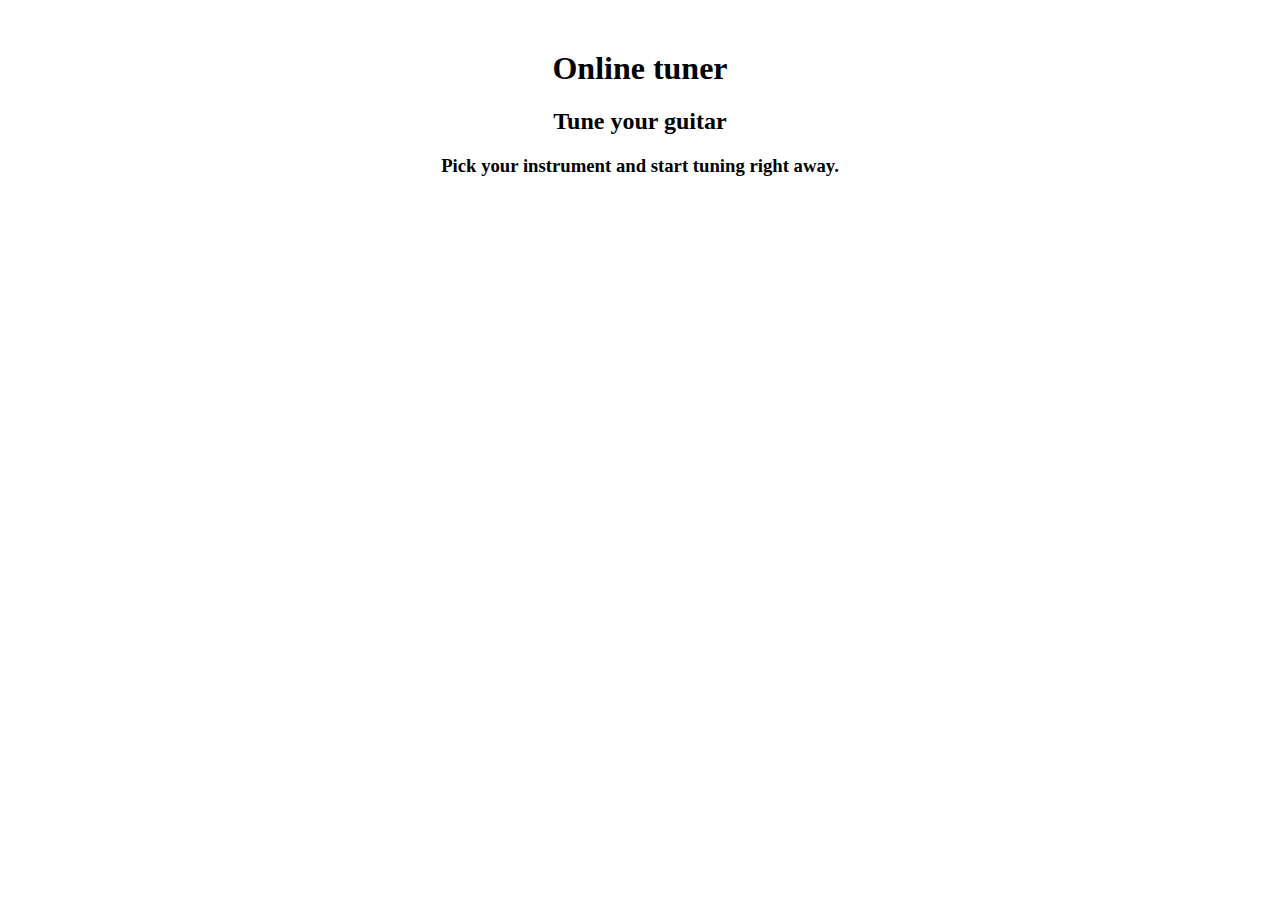
==== index.html @ c1f75fd7 "test html no 2" ====
<!DOCTYPE html>
<html lang="en">
<head>
    <meta charset="utf-8">
    <title>Test Online Tuner</title>
    <style>
        body {
            margin: auto;
            text-align: center;
            margin-top: 50px;
        }
    </style>
</head>
<body>
    <h1>Online tuner</h1>
    <h2>Tune your guitar</h2>
    <h3>Pick your instrument and start tuning right away. </h3>
</body>
</html>
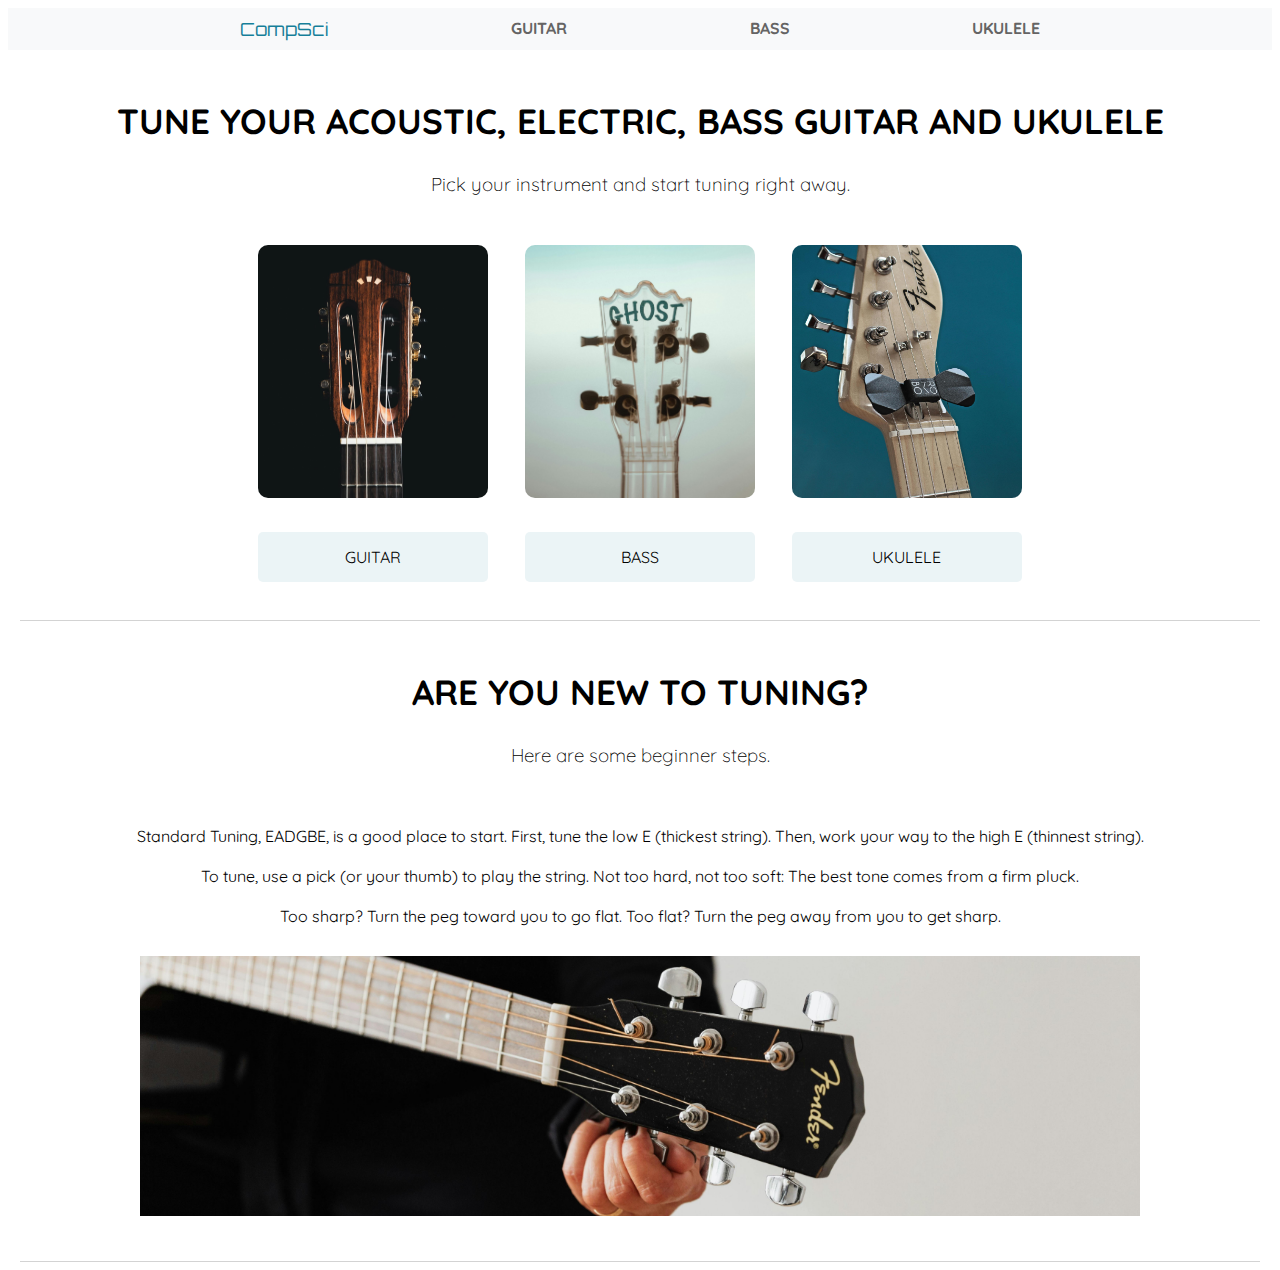
==== commit 90ba5f63: "progress 1" ====
--- a/index.html
+++ b/index.html
@@ -3,17 +3,52 @@
 <head>
     <meta charset="utf-8">
     <title>Test Online Tuner</title>
-    <style>
-        body {
-            margin: auto;
-            text-align: center;
-            margin-top: 50px;
-        }
-    </style>
+    <link rel="stylesheet" href="styles.css">
+    <link href="https://fonts.googleapis.com/css2?family=Orbitron:wght@400;700&display=swap" rel="stylesheet">
+    <link href="https://fonts.googleapis.com/css2?family=Quicksand:wght@400;700&display=swap" rel="stylesheet">
 </head>
 <body>
-    <h1>Online tuner</h1>
-    <h2>Tune your guitar</h2>
-    <h3>Pick your instrument and start tuning right away. </h3>
+
+   <div class="backnav">
+        <div class="navigation">
+            <span>CompSci</span>
+            <a href="guitar.html">Guitar</a>
+            <a href="bass.html">Bass</a>
+            <a href="ukulele.html">Ukulele</a>
+        </div>
+   </div>
+
+   <div class="tuner">
+        <h2>Tune your acoustic, electric, bass guitar and ukulele</h2>
+        <h3>Pick your instrument and start tuning right away. </h3>
+
+        <div class="instrument">
+            <div class="guitar">
+                <img src="guitar.jpg" alt="Guitar" class="instrument-photo">
+                <a href="guitar.html">Guitar</a>
+            </div>
+            <div class="bass">
+                <img src="bass.jpg" alt="Bass" class="instrument-photo">
+                <a href="bass.html">Bass</a>
+            </div>
+            <div class="ukulele">
+                <img src="ukulele.jpg" alt="Ukulele" class="instrument-photo">
+                <a href="ukulele.html">Ukulele</a>
+            </div>
+           
+        </div>
+   </div>
+
+   <div class="how">
+        <h2>Are you new to tuning?</h2>
+        <h3>Here are some beginner steps.</h3>
+
+        <div class="exp">
+            <span>Standard Tuning, EADGBE, is a good place to start. First, tune the low E (thickest string). Then, work your way to the high E (thinnest string).</span>
+            <span>To tune, use a pick (or your thumb) to play the string. Not too hard, not too soft: The best tone comes from a firm pluck.</span>
+            <span>Too sharp? Turn the peg toward you to go flat. Too flat? Turn the peg away from you to get sharp.</span>
+            <img src="tuning.jpg" alt="Tuning">
+        </div>
+   </div>
 </body>
 </html>
--- a/styles.css
+++ b/styles.css
@@ -0,0 +1,121 @@
+body {
+    font-family: 'Quicksand', sans-serif;
+}
+
+.backnav {
+    background-color: rgba(119, 136, 153, 0.051);
+    background-size: auto;
+}
+
+.navigation {
+    font-size: medium;
+    display: flex;
+    flex-direction: row;
+    justify-content: space-between;
+    width: 800px;
+    margin: auto;
+    padding: 10px;
+}
+
+.navigation span {
+    color: rgb(22, 127, 153);
+    font-size: large;
+    font-family: 'Orbitron', sans-serif;
+}
+
+.navigation a {
+    color: rgb(101, 100, 100);
+    text-transform: uppercase;
+    font-weight: bold;
+    text-decoration: none;
+}
+
+.navigation a:hover {
+    color: rgb(22, 127, 153);
+}
+
+.tuner {
+    margin: auto;
+    text-align: center;
+    padding: 20px;
+    height: 530px;
+    width: 1200px;
+    border-bottom: 1px solid lightgray;
+}
+
+h2 {
+    font-size: 35px;
+    text-transform: uppercase;
+}
+
+h3 {
+    font-weight: lighter;
+    padding-bottom: 30px;
+}
+
+.instrument img {
+    width: 230px; 
+    height: 253.3125px; 
+    border-radius: 10px; 
+    transition: transform 0.3s ease; 
+    margin-bottom: 20px;
+} 
+
+.instrument {
+    display: flex;
+    flex-direction: row;
+    justify-content: space-between;
+    height: 200px;
+    width: 800px;
+    margin: auto;
+}
+
+
+.instrument a {
+    background-color: rgba(22, 127, 153, 0.086);
+    padding-left: 40px;
+    padding-right: 40px;
+    padding-top: 15px;
+    padding-bottom: 15px;
+    width: 150px;
+    border-radius: 5px;
+    text-decoration: none;
+    text-transform: uppercase;
+    transition: transform 0.3s ease, background-color 0.3s ease;
+    display: inline-block;
+    margin-top: 10px;
+    color: black;
+}
+
+.instrument a:hover {
+    transform: scale(1.1); 
+    background-color: rgb(22, 127, 153); 
+    color: white;
+}
+
+.how {
+    margin: auto;
+    text-align: center;
+    padding: 20px;
+    height: 600px;
+    width: 1200px;
+    border-bottom: 1px solid lightgray;
+}
+
+.exp {
+    display: flex;
+    flex-direction: column;
+    justify-content: space-between;
+}
+
+.exp span {
+    padding: 10px;
+}
+
+.exp img {
+    width: 1000px;
+    margin-top: 30px;
+    margin-bottom: 20px;
+    margin: auto;
+    padding-top: 20px;
+}
